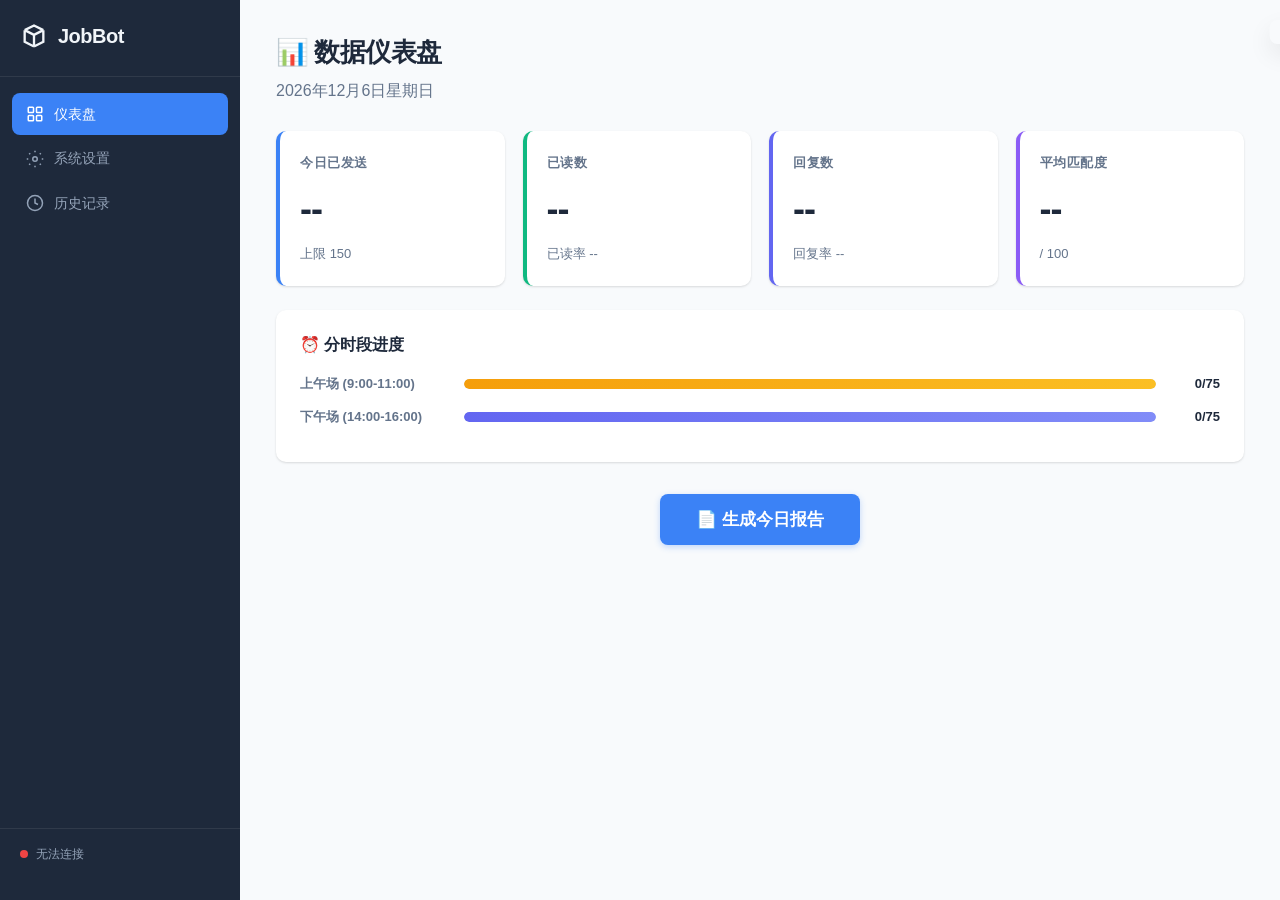
==== templates/index.html @ 46e4042b "v2.0: 安全重构 - 移除所有硬编码敏感信息 主要变更: - 将所有个人信息（姓名/学校/经历/GitHub）移至 settings.json 动态注入 - 移除 AI prompt 中硬编码的个" ====
<!DOCTYPE html>
<html lang="zh-CN">
<head>
    <meta charset="UTF-8">
    <meta name="viewport" content="width=device-width, initial-scale=1.0">
    <title>求职自动化仪表盘</title>
    <link rel="stylesheet" href="/static/style.css">
</head>
<body>
    <!-- ======== 侧边栏 ======== -->
    <aside class="sidebar" id="sidebar">
        <div class="sidebar-brand">
            <svg width="28" height="28" viewBox="0 0 24 24" fill="none" stroke="currentColor" stroke-width="2"><path d="M20 7l-8-4-8 4m16 0l-8 4m8-4v10l-8 4m0-10L4 7m8 4v10M4 7v10l8 4"/></svg>
            <span>JobBot</span>
        </div>
        <nav class="sidebar-nav">
            <a href="#" class="nav-item active" data-page="dashboard"><svg width="18" height="18" viewBox="0 0 24 24" fill="none" stroke="currentColor" stroke-width="2"><rect x="3" y="3" width="7" height="7" rx="1"/><rect x="14" y="3" width="7" height="7" rx="1"/><rect x="3" y="14" width="7" height="7" rx="1"/><rect x="14" y="14" width="7" height="7" rx="1"/></svg><span>仪表盘</span></a>
            <a href="#" class="nav-item" data-page="settings"><svg width="18" height="18" viewBox="0 0 24 24" fill="none" stroke="currentColor" stroke-width="2"><circle cx="12" cy="12" r="3"/><path d="M12 1v2m0 18v2M4.22 4.22l1.42 1.42m12.72 12.72l1.42 1.42M1 12h2m18 0h2M4.22 19.78l1.42-1.42M18.36 5.64l1.42-1.42"/></svg><span>系统设置</span></a>
            <a href="#" class="nav-item" data-page="history"><svg width="18" height="18" viewBox="0 0 24 24" fill="none" stroke="currentColor" stroke-width="2"><circle cx="12" cy="12" r="10"/><polyline points="12 6 12 12 16 14"/></svg><span>历史记录</span></a>
        </nav>
        <div class="sidebar-footer"><div class="status-dot" id="serverStatus"></div><span id="serverStatusText">检查中...</span></div>
    </aside>

    <!-- ======== 主内容区 ======== -->
    <main class="main-content">

        <!-- ---- 仪表盘 ---- -->
        <section class="page active" id="page-dashboard">
            <header class="page-header"><h1>📊 数据仪表盘</h1><p id="currentDate">加载中...</p></header>
            <div class="kpi-grid">
                <div class="kpi-card"><div class="kpi-label">今日已发送</div><div class="kpi-value" id="kpiSent">--</div><div class="kpi-sub">上限 <span id="kpiLimit">150</span></div></div>
                <div class="kpi-card accent-green"><div class="kpi-label">已读数</div><div class="kpi-value" id="kpiRead">--</div><div class="kpi-sub">已读率 <span id="kpiReadRate">--</span></div></div>
                <div class="kpi-card accent-blue"><div class="kpi-label">回复数</div><div class="kpi-value" id="kpiReplied">--</div><div class="kpi-sub">回复率 <span id="kpiReplyRate">--</span></div></div>
                <div class="kpi-card accent-purple"><div class="kpi-label">平均匹配度</div><div class="kpi-value" id="kpiAvgScore">--</div><div class="kpi-sub">/ 100</div></div>
            </div>
            <div class="card" style="margin-bottom: 20px;">
                <h3>⏰ 分时段进度</h3>
                <div class="progress-row"><span class="progress-label">上午场 (9:00-11:00)</span><div class="progress-bar"><div class="progress-fill morning" id="morningBar"></div></div><span class="progress-text" id="morningText">0/75</span></div>
                <div class="progress-row"><span class="progress-label">下午场 (14:00-16:00)</span><div class="progress-bar"><div class="progress-fill afternoon" id="afternoonBar"></div></div><span class="progress-text" id="afternoonText">0/75</span></div>
            </div>
            <div style="text-align: center; margin: 32px 0;"><button class="btn-primary btn-lg" id="btnGenerateReport" onclick="generateReport()">📄 生成今日报告</button></div>
            <div id="reportContainer" style="display:none;"><div id="reportContent"></div><div style="text-align:center; margin: 20px 0;"><button class="btn-secondary" onclick="copyReport()">📋 一键复制全文</button></div></div>
        </section>

        <!-- ---- 设置 ---- -->
        <section class="page" id="page-settings">
            <header class="page-header"><h1>⚙️ 系统设置</h1><p>修改配置后点击保存，所有模块自动生效</p></header>
            <form id="settingsForm" class="settings-form">

                <!-- 简历知识库 -->
                <div class="card settings-section">
                    <h3>📁 母版简历知识库 <span class="badge">永久存储</span><span class="badge badge-info">最多3份</span></h3>
                    <p class="section-desc">上传 PDF 简历后系统自动提取文本，构建你的完整能力画像。AI 将基于此知识库进行<strong>语义级匹配</strong>——分析岗位职责、技术栈和项目类型，而非简单比对岗位名称。</p>
                    <div class="resume-grid" id="resumeGrid"><div class="resume-empty">暂无简历，请上传 PDF</div></div>
                    <div class="resume-upload-area" id="resumeUploadArea">
                        <input type="file" id="resumeFileInput" accept=".pdf" style="display:none;">
                        <button type="button" class="btn-secondary" id="btnUploadResume">📎 上传 PDF 简历（<span id="resumeRemaining">3</span>/3 可用）</button>
                        <span class="upload-hint">支持拖拽 PDF 文件到此处</span>
                    </div>
                </div>

                <!-- 智能匹配 -->
                <div class="card settings-section">
                    <h3>🎯 智能匹配配置</h3>
                    <p class="section-desc">AI 会分析岗位描述中的<strong>职责、技术栈和项目类型</strong>，与你的简历知识库做语义比对。<em>不再被岗位名称限制——</em>HR 写的"软件工程师""服务端开发""系统架构师"只要内容匹配，都会获得高分。</p>
                    <div class="form-group"><label>目标岗位方向</label><textarea id="setTargetRoles" rows="2" placeholder="描述你期望的方向。例如：Java后端开发、微服务架构方向、高性能服务端。AI 用作软性偏好参考，不是硬性过滤条件。"></textarea><span class="form-hint">方向性描述，引导 AI 偏好但不会错杀名称不同的相关岗位</span></div>
                    <div class="form-group"><label>核心技能关键词</label><textarea id="setCoreSkills" rows="2" placeholder="例如：Java、Spring Boot、MySQL、Redis、高并发、微服务、Docker。逗号或空格分隔。留空则 AI 从简历中自动推断。"></textarea><span class="form-hint">可选。AI 用这些标签辅助判断技能重叠度</span></div>
                </div>

                <!-- 补充信息 -->
                <div class="card settings-section">
                    <h3>📝 补充信息（可选）</h3>
                    <div class="form-group"><label>额外说明</label><textarea id="setResumeText" rows="3" placeholder="简历 PDF 中未包含的信息（最新项目经历、证书、期望薪资等），可在此补充。会合并到知识库参与 AI 评估。"></textarea></div>
                </div>

                <!-- API -->
                <div class="card settings-section">
                    <h3>🔑 API 配置</h3>
                    <div class="form-group"><label>API Key（阿里云百炼）</label><input type="password" id="setApiKey" placeholder="sk-xxxxxxxxxxxxxxxx" autocomplete="off"><span class="form-hint">密钥仅存储在本地，通过后端转发调用 AI</span></div>
                    <div class="form-group"><label>AI 模型</label><select id="setModelName"><option value="">加载中...</option></select></div>
                    <div class="form-group"><label>自定义模型 ID（可选）</label><input type="text" id="setCustomModel" placeholder="填写则覆盖上方选择"></div>
                </div>

                <!-- 策略 -->
                <div class="card settings-section">
                    <h3>🎯 打招呼策略</h3>
                    <div class="form-row"><div class="form-group"><label>匹配度阈值</label><input type="number" id="setMatchThreshold" min="0" max="100" step="5"></div><div class="form-group"><label>每日发送上限</label><input type="number" id="setDailyLimit" min="0" max="500"></div><div class="form-group"><label>上午配额</label><input type="number" id="setMorningQuota" min="0" max="500"></div><div class="form-group"><label>下午配额</label><input type="number" id="setAfternoonQuota" min="0" max="500"></div></div>
                    <div class="form-row"><div class="form-group"><label>上午开始(时)</label><input type="number" id="setMorningStart" min="0" max="23"></div><div class="form-group"><label>上午结束(时)</label><input type="number" id="setMorningEnd" min="0" max="23"></div><div class="form-group"><label>下午开始(时)</label><input type="number" id="setAfternoonStart" min="0" max="23"></div><div class="form-group"><label>下午结束(时)</label><input type="number" id="setAfternoonEnd" min="0" max="23"></div></div>
                </div>

                <!-- 跟进 -->
                <div class="card settings-section">
                    <h3>🔔 沉默跟进</h3>
                    <div class="form-row"><div class="form-group"><label>沉默天数阈值</label><input type="number" id="setSilentDays" min="1" max="14"></div><div class="form-group"><label>跟进最低匹配度</label><input type="number" id="setFollowupThreshold" min="0" max="100" step="5"></div></div>
                </div>

                <div class="settings-actions"><button type="button" class="btn-primary btn-lg" id="btnSaveSettings">💾 保存设置</button><span class="save-status" id="saveStatus"></span></div>
            </form>
        </section>

        <!-- ---- 历史 ---- -->
        <section class="page" id="page-history">
            <header class="page-header"><h1>📅 历史记录</h1><p>查看历史报告与数据</p></header>
            <div class="card">
                <div style="display:flex; align-items:center; gap:16px; margin-bottom:20px;"><label style="font-weight:600;">选择日期：</label><select id="historyDateSelect" style="padding:8px 16px; border-radius:6px; border:1px solid #d1d5db; font-size:14px;"><option value="">加载中...</option></select><button class="btn-primary" onclick="loadHistoryReport()">查看报告</button></div>
                <div id="historyReportContainer"></div>
            </div>
        </section>

    </main>

    <div class="toast" id="toast"></div>
    <script src="/static/dashboard.js"></script>
</body>
</html>
---- static/style.css ----
/* ============================================================
   求职自动化仪表盘 - 样式表
   设计风格：深色侧边栏 + 白色内容区，Tailwind 风格配色
   ============================================================ */

/* --- Reset & Base --- */
*, *::before, *::after {
    margin: 0;
    padding: 0;
    box-sizing: border-box;
}

:root {
    --sidebar-bg: #1e293b;
    --sidebar-hover: #334155;
    --sidebar-active: #3b82f6;
    --sidebar-text: #94a3b8;
    --sidebar-text-active: #f1f5f9;
    --bg: #f8fafc;
    --card-bg: #ffffff;
    --text: #1e293b;
    --text-secondary: #64748b;
    --border: #e2e8f0;
    --primary: #3b82f6;
    --primary-hover: #2563eb;
    --green: #10b981;
    --blue: #6366f1;
    --purple: #8b5cf6;
    --orange: #f59e0b;
    --red: #ef4444;
    --shadow: 0 1px 3px rgba(0,0,0,0.08), 0 1px 2px rgba(0,0,0,0.06);
    --shadow-lg: 0 10px 25px rgba(0,0,0,0.08);
    --radius: 10px;
    --transition: 0.2s ease;
}

body {
    font-family: -apple-system, BlinkMacSystemFont, "Segoe UI", Roboto, "Helvetica Neue", Arial,
                 "Noto Sans SC", "PingFang SC", "Microsoft YaHei", sans-serif;
    background: var(--bg);
    color: var(--text);
    display: flex;
    min-height: 100vh;
    line-height: 1.6;
    -webkit-font-smoothing: antialiased;
}

/* --- Sidebar --- */
.sidebar {
    width: 240px;
    min-height: 100vh;
    background: var(--sidebar-bg);
    color: var(--sidebar-text);
    display: flex;
    flex-direction: column;
    position: fixed;
    top: 0;
    left: 0;
    bottom: 0;
    z-index: 100;
    padding: 20px 0;
}

.sidebar-brand {
    display: flex;
    align-items: center;
    gap: 10px;
    padding: 0 20px 24px;
    color: var(--sidebar-text-active);
    font-size: 20px;
    font-weight: 700;
    letter-spacing: -0.5px;
    border-bottom: 1px solid rgba(255,255,255,0.08);
    margin-bottom: 8px;
}

.sidebar-nav {
    flex: 1;
    padding: 8px 12px;
}

.nav-item {
    display: flex;
    align-items: center;
    gap: 10px;
    padding: 10px 14px;
    border-radius: 8px;
    color: var(--sidebar-text);
    text-decoration: none;
    font-size: 14px;
    font-weight: 500;
    transition: all var(--transition);
    margin-bottom: 2px;
    cursor: pointer;
}

.nav-item:hover {
    background: var(--sidebar-hover);
    color: var(--sidebar-text-active);
}

.nav-item.active {
    background: var(--sidebar-active);
    color: #fff;
}

.sidebar-footer {
    padding: 16px 20px;
    display: flex;
    align-items: center;
    gap: 8px;
    font-size: 12px;
    border-top: 1px solid rgba(255,255,255,0.08);
}

.status-dot {
    width: 8px;
    height: 8px;
    border-radius: 50%;
    background: #f59e0b;
    animation: pulse-dot 2s infinite;
}

.status-dot.online { background: var(--green); animation: none; }
.status-dot.offline { background: var(--red); animation: none; }

@keyframes pulse-dot {
    0%, 100% { opacity: 1; }
    50% { opacity: 0.4; }
}

/* --- Main Content --- */
.main-content {
    margin-left: 240px;
    flex: 1;
    padding: 32px 36px;
    max-width: 1100px;
    width: calc(100% - 240px);
}

.page {
    display: none;
}

.page.active {
    display: block;
    animation: fadeIn 0.3s ease;
}

@keyframes fadeIn {
    from { opacity: 0; transform: translateY(8px); }
    to   { opacity: 1; transform: translateY(0); }
}

.page-header {
    margin-bottom: 28px;
}

.page-header h1 {
    font-size: 26px;
    font-weight: 700;
    letter-spacing: -0.5px;
}

.page-header p {
    color: var(--text-secondary);
    margin-top: 4px;
}

/* --- KPI Cards --- */
.kpi-grid {
    display: grid;
    grid-template-columns: repeat(4, 1fr);
    gap: 18px;
    margin-bottom: 24px;
}

.kpi-card {
    background: var(--card-bg);
    border-radius: var(--radius);
    padding: 22px 20px;
    box-shadow: var(--shadow);
    border-left: 4px solid var(--primary);
    transition: box-shadow var(--transition);
}

.kpi-card:hover {
    box-shadow: var(--shadow-lg);
}

.kpi-card.accent-green  { border-left-color: var(--green); }
.kpi-card.accent-blue   { border-left-color: var(--blue); }
.kpi-card.accent-purple { border-left-color: var(--purple); }

.kpi-label {
    font-size: 13px;
    color: var(--text-secondary);
    text-transform: uppercase;
    letter-spacing: 0.5px;
    font-weight: 600;
}

.kpi-value {
    font-size: 36px;
    font-weight: 800;
    margin: 6px 0;
    letter-spacing: -1px;
}

.kpi-sub {
    font-size: 13px;
    color: var(--text-secondary);
}

/* --- Cards --- */
.card {
    background: var(--card-bg);
    border-radius: var(--radius);
    padding: 22px 24px;
    box-shadow: var(--shadow);
}

.card h3 {
    font-size: 16px;
    font-weight: 700;
    margin-bottom: 16px;
}

/* --- Progress Bars --- */
.progress-row {
    display: flex;
    align-items: center;
    gap: 14px;
    margin-bottom: 12px;
}

.progress-label {
    font-size: 13px;
    font-weight: 600;
    color: var(--text-secondary);
    min-width: 150px;
}

.progress-bar {
    flex: 1;
    height: 10px;
    background: #e2e8f0;
    border-radius: 5px;
    overflow: hidden;
}

.progress-fill {
    height: 100%;
    border-radius: 5px;
    transition: width 0.5s ease;
}

.progress-fill.morning   { background: linear-gradient(90deg, #f59e0b, #fbbf24); }
.progress-fill.afternoon { background: linear-gradient(90deg, #6366f1, #818cf8); }

.progress-text {
    font-size: 13px;
    font-weight: 700;
    color: var(--text);
    min-width: 50px;
    text-align: right;
}

/* --- Buttons --- */
.btn-primary {
    background: var(--primary);
    color: #fff;
    border: none;
    padding: 10px 24px;
    border-radius: 8px;
    font-size: 15px;
    font-weight: 600;
    cursor: pointer;
    transition: all var(--transition);
    box-shadow: 0 2px 6px rgba(59,130,246,0.3);
}

.btn-primary:hover {
    background: var(--primary-hover);
    box-shadow: 0 4px 12px rgba(59,130,246,0.4);
    transform: translateY(-1px);
}

.btn-primary:active {
    transform: translateY(0);
}

.btn-lg {
    padding: 14px 36px;
    font-size: 17px;
}

.btn-secondary {
    background: #fff;
    color: var(--text);
    border: 1.5px solid var(--border);
    padding: 10px 24px;
    border-radius: 8px;
    font-size: 14px;
    font-weight: 600;
    cursor: pointer;
    transition: all var(--transition);
}

.btn-secondary:hover {
    border-color: var(--primary);
    color: var(--primary);
}

/* --- Report Styles --- */
#reportContainer {
    animation: fadeIn 0.4s ease;
}

.report-wrapper {
    background: var(--card-bg);
    border-radius: var(--radius);
    box-shadow: var(--shadow-lg);
    overflow: hidden;
}

.report-header {
    background: linear-gradient(135deg, #1e293b, #334155);
    color: #fff;
    padding: 28px 30px;
}

.report-header h2 {
    font-size: 22px;
    font-weight: 700;
    margin-bottom: 4px;
}

.report-header .report-meta {
    font-size: 13px;
    opacity: 0.8;
}

.report-body {
    padding: 28px 30px;
}

.report-section {
    margin-bottom: 32px;
    padding-bottom: 24px;
    border-bottom: 1px solid var(--border);
}

.report-section:last-child {
    border-bottom: none;
    margin-bottom: 0;
}

.report-section h3 {
    font-size: 18px;
    font-weight: 700;
    margin-bottom: 14px;
    display: flex;
    align-items: center;
    gap: 8px;
}

.report-section h3::before {
    content: '';
    width: 4px;
    height: 20px;
    background: var(--primary);
    border-radius: 2px;
}

/* Funnel table */
.funnel-table {
    width: 100%;
    border-collapse: collapse;
    font-size: 14px;
}

.funnel-table td {
    padding: 10px 12px;
    border-bottom: 1px solid var(--border);
}

.funnel-table td:first-child {
    font-weight: 600;
    color: var(--text);
    width: 180px;
}

.funnel-table td:last-child {
    font-weight: 700;
    color: var(--primary);
    text-align: right;
}

/* Match buckets */
.match-buckets {
    display: grid;
    grid-template-columns: repeat(4, 1fr);
    gap: 12px;
    margin-bottom: 14px;
}

.match-bucket {
    background: #f8fafc;
    border-radius: 8px;
    padding: 16px;
    text-align: center;
}

.match-bucket .bucket-label {
    font-size: 12px;
    color: var(--text-secondary);
    font-weight: 600;
    margin-bottom: 8px;
}

.match-bucket .bucket-count {
    font-size: 28px;
    font-weight: 800;
    color: var(--text);
}

.match-bucket .bucket-detail {
    font-size: 12px;
    color: var(--text-secondary);
    margin-top: 6px;
}

/* Section comparison */
.section-compare {
    display: grid;
    grid-template-columns: 1fr 1fr;
    gap: 16px;
}

.compare-card {
    background: #f8fafc;
    border-radius: 8px;
    padding: 18px;
}

.compare-card h4 {
    font-size: 14px;
    font-weight: 700;
    margin-bottom: 10px;
}

.compare-card .stat-row {
    display: flex;
    justify-content: space-between;
    padding: 6px 0;
    font-size: 13px;
}

.compare-card .stat-row span:last-child {
    font-weight: 700;
    color: var(--primary);
}

.section-conclusion {
    background: #eff6ff;
    border: 1px solid #bfdbfe;
    border-radius: 8px;
    padding: 14px 18px;
    font-size: 14px;
    color: #1e40af;
    margin-top: 14px;
}

/* Suggestions */
.suggestion-list {
    list-style: none;
    padding: 0;
}

.suggestion-list li {
    padding: 10px 16px;
    margin-bottom: 8px;
    background: #fffbeb;
    border-left: 3px solid var(--orange);
    border-radius: 0 6px 6px 0;
    font-size: 14px;
}

/* Follow-up items */
.followup-item {
    display: flex;
    justify-content: space-between;
    align-items: center;
    padding: 10px 14px;
    background: #fef2f2;
    border-left: 3px solid var(--red);
    border-radius: 0 6px 6px 0;
    margin-bottom: 6px;
    font-size: 13px;
}

/* --- Settings Form --- */
.settings-form {
    max-width: 720px;
}

.settings-section {
    margin-bottom: 20px;
}

.form-group {
    margin-bottom: 16px;
}

.form-group label {
    display: block;
    font-size: 14px;
    font-weight: 600;
    margin-bottom: 6px;
    color: var(--text);
}

.form-group input[type="text"],
.form-group input[type="number"],
.form-group input[type="password"],
.form-group select,
.form-group textarea {
    width: 100%;
    padding: 10px 14px;
    border: 1.5px solid var(--border);
    border-radius: 8px;
    font-size: 14px;
    font-family: inherit;
    transition: border-color var(--transition);
    background: #fff;
}

.form-group input:focus,
.form-group select:focus,
.form-group textarea:focus {
    outline: none;
    border-color: var(--primary);
    box-shadow: 0 0 0 3px rgba(59,130,246,0.1);
}

.form-group textarea {
    resize: vertical;
    min-height: 100px;
}

.form-hint {
    display: block;
    font-size: 12px;
    color: var(--text-secondary);
    margin-top: 4px;
}

.form-hint a {
    color: var(--primary);
}

.form-row {
    display: grid;
    grid-template-columns: repeat(auto-fit, minmax(160px, 1fr));
    gap: 14px;
}

.positions-grid {
    display: grid;
    grid-template-columns: 1fr;
    gap: 8px;
}

/* --- Badges --- */
.badge {
    display: inline-block;
    font-size: 10px;
    font-weight: 700;
    padding: 2px 8px;
    border-radius: 12px;
    background: #dcfce7;
    color: #166534;
    text-transform: uppercase;
    letter-spacing: 0.5px;
    vertical-align: middle;
    margin-left: 6px;
}
.badge-info { background: #dbeafe; color: #1e40af; }

/* --- Section Desc --- */
.section-desc {
    font-size: 13px;
    color: var(--text-secondary);
    margin-bottom: 16px;
    line-height: 1.7;
    padding: 10px 14px;
    background: #f8fafc;
    border-radius: 6px;
}

/* --- Resume Grid --- */
.resume-grid {
    display: grid;
    grid-template-columns: repeat(auto-fill, minmax(200px, 1fr));
    gap: 12px;
    margin-bottom: 16px;
    min-height: 60px;
}
.resume-empty {
    grid-column: 1 / -1;
    text-align: center;
    color: var(--text-secondary);
    font-size: 13px;
    padding: 24px;
    border: 2px dashed var(--border);
    border-radius: 8px;
}
.resume-card {
    display: flex;
    align-items: center;
    gap: 12px;
    padding: 14px 16px;
    background: #f8fafc;
    border-radius: 8px;
    border: 1px solid var(--border);
    transition: box-shadow var(--transition);
}
.resume-card:hover { box-shadow: var(--shadow); }
.resume-card .resume-icon {
    font-size: 28px;
    flex-shrink: 0;
}
.resume-card .resume-info {
    flex: 1;
    min-width: 0;
}
.resume-card .resume-name {
    font-size: 13px;
    font-weight: 700;
    white-space: nowrap;
    overflow: hidden;
    text-overflow: ellipsis;
}
.resume-card .resume-meta {
    font-size: 11px;
    color: var(--text-secondary);
    margin-top: 2px;
}
.resume-card .resume-delete {
    flex-shrink: 0;
    width: 28px;
    height: 28px;
    border: none;
    background: #fee2e2;
    color: var(--red);
    border-radius: 6px;
    cursor: pointer;
    font-size: 14px;
    transition: all var(--transition);
}
.resume-card .resume-delete:hover { background: #fecaca; }

/* --- Resume Upload --- */
.resume-upload-area {
    text-align: center;
    padding: 20px;
    border: 2px dashed var(--border);
    border-radius: 8px;
    transition: all var(--transition);
}
.resume-upload-area.drag-over {
    border-color: var(--primary);
    background: #eff6ff;
}
.upload-hint {
    display: block;
    font-size: 12px;
    color: var(--text-secondary);
    margin-top: 8px;
}

.settings-actions {
    display: flex;
    align-items: center;
    gap: 16px;
    margin-top: 24px;
    padding: 20px 0 40px;
}

.save-status {
    font-size: 14px;
    font-weight: 600;
    color: var(--green);
    opacity: 0;
    transition: opacity 0.3s;
}

.save-status.visible {
    opacity: 1;
}

.save-status.error {
    color: var(--red);
}

/* --- Toast --- */
.toast {
    position: fixed;
    top: 20px;
    right: 20px;
    z-index: 9999;
    padding: 12px 24px;
    border-radius: 8px;
    color: #fff;
    font-size: 14px;
    font-weight: 600;
    box-shadow: var(--shadow-lg);
    transform: translateX(120%);
    transition: transform 0.3s ease;
    pointer-events: none;
}

.toast.show {
    transform: translateX(0);
}

.toast.success { background: var(--green); }
.toast.error   { background: var(--red); }

/* --- Responsive --- */
@media (max-width: 900px) {
    .kpi-grid { grid-template-columns: repeat(2, 1fr); }
    .match-buckets { grid-template-columns: repeat(2, 1fr); }
    .section-compare { grid-template-columns: 1fr; }
}

@media (max-width: 640px) {
    .sidebar { width: 60px; }
    .sidebar .nav-item span,
    .sidebar-brand span,
    .sidebar-footer span { display: none; }
    .main-content { margin-left: 60px; width: calc(100% - 60px); }
    .kpi-grid { grid-template-columns: 1fr; }
    .match-buckets { grid-template-columns: 1fr; }
}
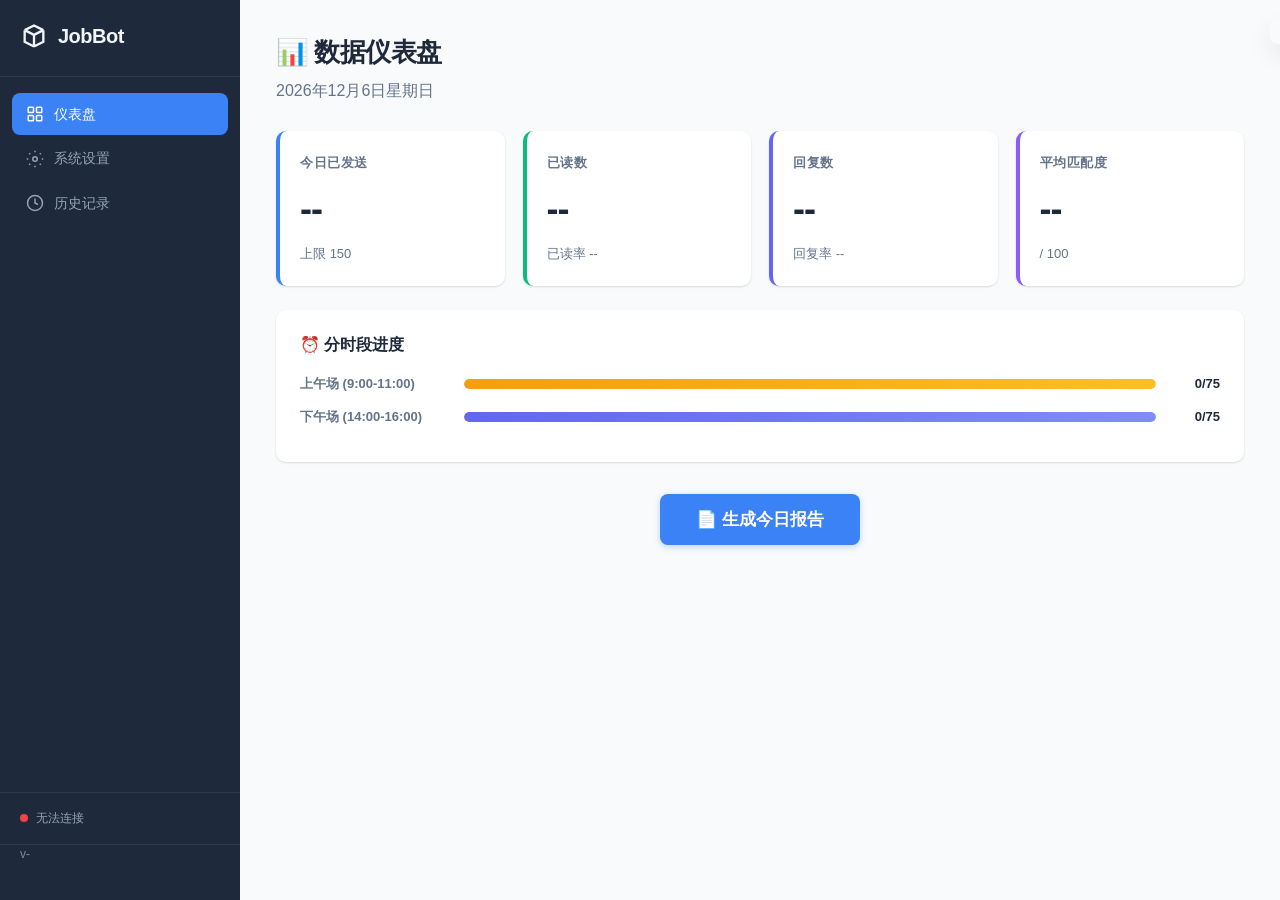
==== commit c5baadce: "v2.2: 新增版本管理与更新体系 新增: - VERSION 文件：当前版本号 2.2.0 - /api/version 端点：返回版本信息 - 仪表盘侧边栏显示版本号 - config.py ge" ====
--- a/templates/index.html
+++ b/templates/index.html
@@ -19,6 +19,7 @@
             <a href="#" class="nav-item" data-page="history"><svg width="18" height="18" viewBox="0 0 24 24" fill="none" stroke="currentColor" stroke-width="2"><circle cx="12" cy="12" r="10"/><polyline points="12 6 12 12 16 14"/></svg><span>历史记录</span></a>
         </nav>
         <div class="sidebar-footer"><div class="status-dot" id="serverStatus"></div><span id="serverStatusText">检查中...</span></div>
+        <div class="sidebar-footer" style="font-size:0.75rem;color:#888;padding-top:0;"><span id="versionDisplay">v-</span></div>
     </aside>
 
     <!-- ======== 主内容区 ======== -->
